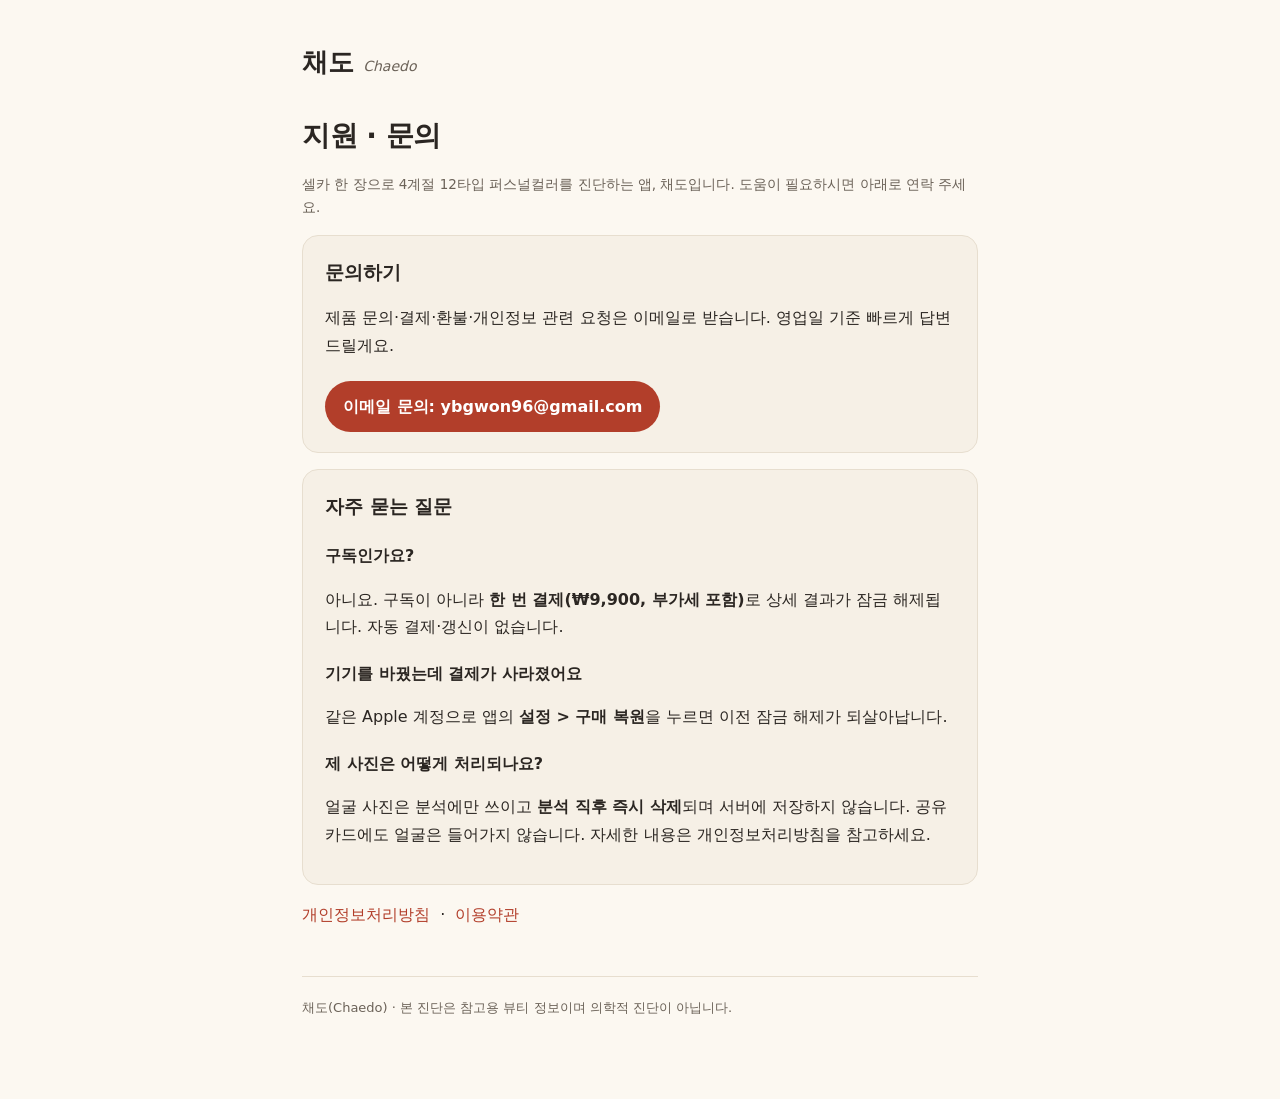
==== index.html @ 3e75012f "채도 지원·법무 정적 사이트 Co-Authored-By: Claude Fable 5 <noreply@anthropic.com>" ====
<!doctype html>
<html lang="ko">
<head>
<meta charset="utf-8">
<meta name="viewport" content="width=device-width, initial-scale=1">
<title>채도(Chaedo) — 지원·문의</title>
<meta name="description" content="셀카 한 장으로 4계절 12타입 퍼스널컬러를 진단하는 채도(Chaedo)의 지원·문의 페이지입니다.">
<link rel="stylesheet" href="style.css">
</head>
<body>
<div class="wrap">
  <header class="brand"><span class="ko">채도</span><span class="en">Chaedo</span></header>

  <h1>지원 · 문의</h1>
  <p class="muted">셀카 한 장으로 4계절 12타입 퍼스널컬러를 진단하는 앱, 채도입니다. 도움이 필요하시면 아래로 연락 주세요.</p>

  <div class="card">
    <h2 style="margin-top:0">문의하기</h2>
    <p>제품 문의·결제·환불·개인정보 관련 요청은 이메일로 받습니다. 영업일 기준 빠르게 답변드릴게요.</p>
    <!-- TODO(운영자): 전용 고객센터 주소 권장. mobile/src/services/links.ts 의 SUPPORT_EMAIL 과 동일하게 유지. -->
    <a class="btn" href="mailto:ybgwon96@gmail.com?subject=%5B%EC%B1%84%EB%8F%84%5D%20%EB%AC%B8%EC%9D%98">이메일 문의: ybgwon96@gmail.com</a>
  </div>

  <div class="card">
    <h2 style="margin-top:0">자주 묻는 질문</h2>
    <h3>구독인가요?</h3>
    <p>아니요. 구독이 아니라 <strong>한 번 결제(₩9,900, 부가세 포함)</strong>로 상세 결과가 잠금 해제됩니다. 자동 결제·갱신이 없습니다.</p>
    <h3>기기를 바꿨는데 결제가 사라졌어요</h3>
    <p>같은 Apple 계정으로 앱의 <strong>설정 &gt; 구매 복원</strong>을 누르면 이전 잠금 해제가 되살아납니다.</p>
    <h3>제 사진은 어떻게 처리되나요?</h3>
    <p>얼굴 사진은 분석에만 쓰이고 <strong>분석 직후 즉시 삭제</strong>되며 서버에 저장하지 않습니다. 공유 카드에도 얼굴은 들어가지 않습니다. 자세한 내용은 개인정보처리방침을 참고하세요.</p>
  </div>

  <p>
    <a href="privacy.html">개인정보처리방침</a> &nbsp;·&nbsp;
    <a href="terms.html">이용약관</a>
  </p>

  <footer>
    채도(Chaedo) · 본 진단은 참고용 뷰티 정보이며 의학적 진단이 아닙니다.
  </footer>
</div>
</body>
</html>
---- style.css ----
/* 채도 정적 페이지 — 지원/법무. 브랜드 크림 톤(DESIGN.md). 외부 폰트 의존 없음(시스템 스택). */
:root {
  --cream0: #FCF8F1;
  --cream1: #F6F0E6;
  --ink: #2B2622;
  --ink-soft: #6B6258;
  --clay-ink: #B23E2A; /* AA 대비 코랄(텍스트용) */
  --line: #E7DEcf;
}
* { box-sizing: border-box; }
html { -webkit-text-size-adjust: 100%; }
body {
  margin: 0;
  background: var(--cream0);
  color: var(--ink);
  font-family: "Pretendard", -apple-system, BlinkMacSystemFont, "Apple SD Gothic Neo", "Malgun Gothic", system-ui, sans-serif;
  line-height: 1.7;
  font-size: 16px;
}
.wrap { max-width: 720px; margin: 0 auto; padding: 40px 22px 80px; }
header.brand { display: flex; align-items: baseline; gap: 10px; margin-bottom: 28px; }
header.brand .ko { font-size: 26px; font-weight: 800; letter-spacing: -0.4px; }
header.brand .en { font-size: 14px; color: var(--ink-soft); font-style: italic; }
h1 { font-size: 28px; font-weight: 800; letter-spacing: -0.5px; margin: 0 0 10px; }
h2 { font-size: 19px; font-weight: 700; margin: 30px 0 8px; }
h3 { font-size: 16px; font-weight: 700; margin: 20px 0 6px; }
a { color: var(--clay-ink); text-decoration: none; }
a:hover { text-decoration: underline; }
p, li { color: var(--ink); }
small, .muted { color: var(--ink-soft); font-size: 13.5px; }
.card {
  background: var(--cream1);
  border: 1px solid var(--line);
  border-radius: 16px;
  padding: 20px 22px;
  margin: 16px 0;
}
.row { display: flex; justify-content: space-between; gap: 14px; padding: 9px 0; border-bottom: 1px solid var(--line); }
.row:last-child { border-bottom: 0; }
.btn {
  display: inline-block; background: var(--clay-ink); color: #fff; padding: 12px 18px;
  border-radius: 999px; font-weight: 700; margin-top: 6px;
}
.btn:hover { text-decoration: none; opacity: 0.92; }
table { width: 100%; border-collapse: collapse; margin: 12px 0; font-size: 14.5px; }
th, td { border: 1px solid var(--line); padding: 8px 11px; text-align: left; vertical-align: top; }
th { background: var(--cream1); font-weight: 700; }
hr { border: 0; border-top: 1px solid var(--line); margin: 26px 0; }
blockquote { margin: 14px 0; padding: 10px 16px; background: var(--cream1); border-left: 3px solid var(--clay-ink); border-radius: 0 10px 10px 0; color: var(--ink-soft); font-size: 14.5px; }
.banner { background: #fff3ef; border: 1px solid #f0c4b8; color: var(--clay-ink); border-radius: 12px; padding: 12px 16px; font-size: 14px; margin: 0 0 22px; }
footer { margin-top: 48px; padding-top: 20px; border-top: 1px solid var(--line); color: var(--ink-soft); font-size: 13px; }
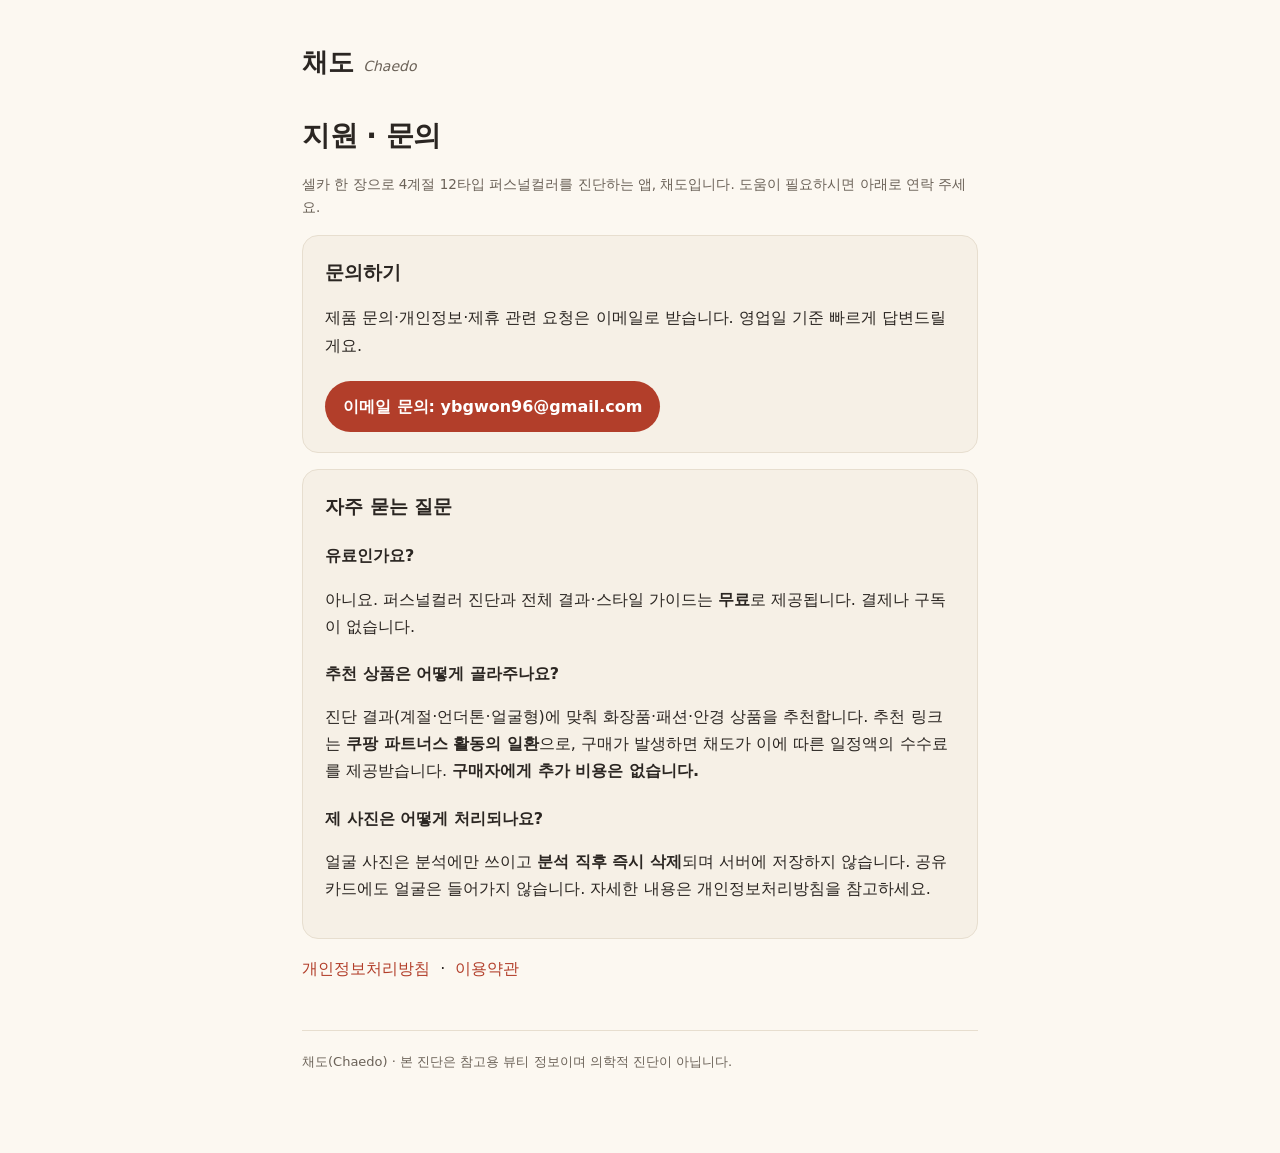
==== commit de26d238: "무료 피벗 정합성 + 시즌별 추천 페이지 - index/terms/privacy: ₩9,900 결제 → 무료 + 쿠팡 파트너스 제휴(공정위) - recommend.html: 4계절" ====
--- a/index.html
+++ b/index.html
@@ -16,17 +16,17 @@
 
   <div class="card">
     <h2 style="margin-top:0">문의하기</h2>
-    <p>제품 문의·결제·환불·개인정보 관련 요청은 이메일로 받습니다. 영업일 기준 빠르게 답변드릴게요.</p>
+    <p>제품 문의·개인정보·제휴 관련 요청은 이메일로 받습니다. 영업일 기준 빠르게 답변드릴게요.</p>
     <!-- TODO(운영자): 전용 고객센터 주소 권장. mobile/src/services/links.ts 의 SUPPORT_EMAIL 과 동일하게 유지. -->
     <a class="btn" href="mailto:ybgwon96@gmail.com?subject=%5B%EC%B1%84%EB%8F%84%5D%20%EB%AC%B8%EC%9D%98">이메일 문의: ybgwon96@gmail.com</a>
   </div>
 
   <div class="card">
     <h2 style="margin-top:0">자주 묻는 질문</h2>
-    <h3>구독인가요?</h3>
-    <p>아니요. 구독이 아니라 <strong>한 번 결제(₩9,900, 부가세 포함)</strong>로 상세 결과가 잠금 해제됩니다. 자동 결제·갱신이 없습니다.</p>
-    <h3>기기를 바꿨는데 결제가 사라졌어요</h3>
-    <p>같은 Apple 계정으로 앱의 <strong>설정 &gt; 구매 복원</strong>을 누르면 이전 잠금 해제가 되살아납니다.</p>
+    <h3>유료인가요?</h3>
+    <p>아니요. 퍼스널컬러 진단과 전체 결과·스타일 가이드는 <strong>무료</strong>로 제공됩니다. 결제나 구독이 없습니다.</p>
+    <h3>추천 상품은 어떻게 골라주나요?</h3>
+    <p>진단 결과(계절·언더톤·얼굴형)에 맞춰 화장품·패션·안경 상품을 추천합니다. 추천 링크는 <strong>쿠팡 파트너스 활동의 일환</strong>으로, 구매가 발생하면 채도가 이에 따른 일정액의 수수료를 제공받습니다. <strong>구매자에게 추가 비용은 없습니다.</strong></p>
     <h3>제 사진은 어떻게 처리되나요?</h3>
     <p>얼굴 사진은 분석에만 쓰이고 <strong>분석 직후 즉시 삭제</strong>되며 서버에 저장하지 않습니다. 공유 카드에도 얼굴은 들어가지 않습니다. 자세한 내용은 개인정보처리방침을 참고하세요.</p>
   </div>
